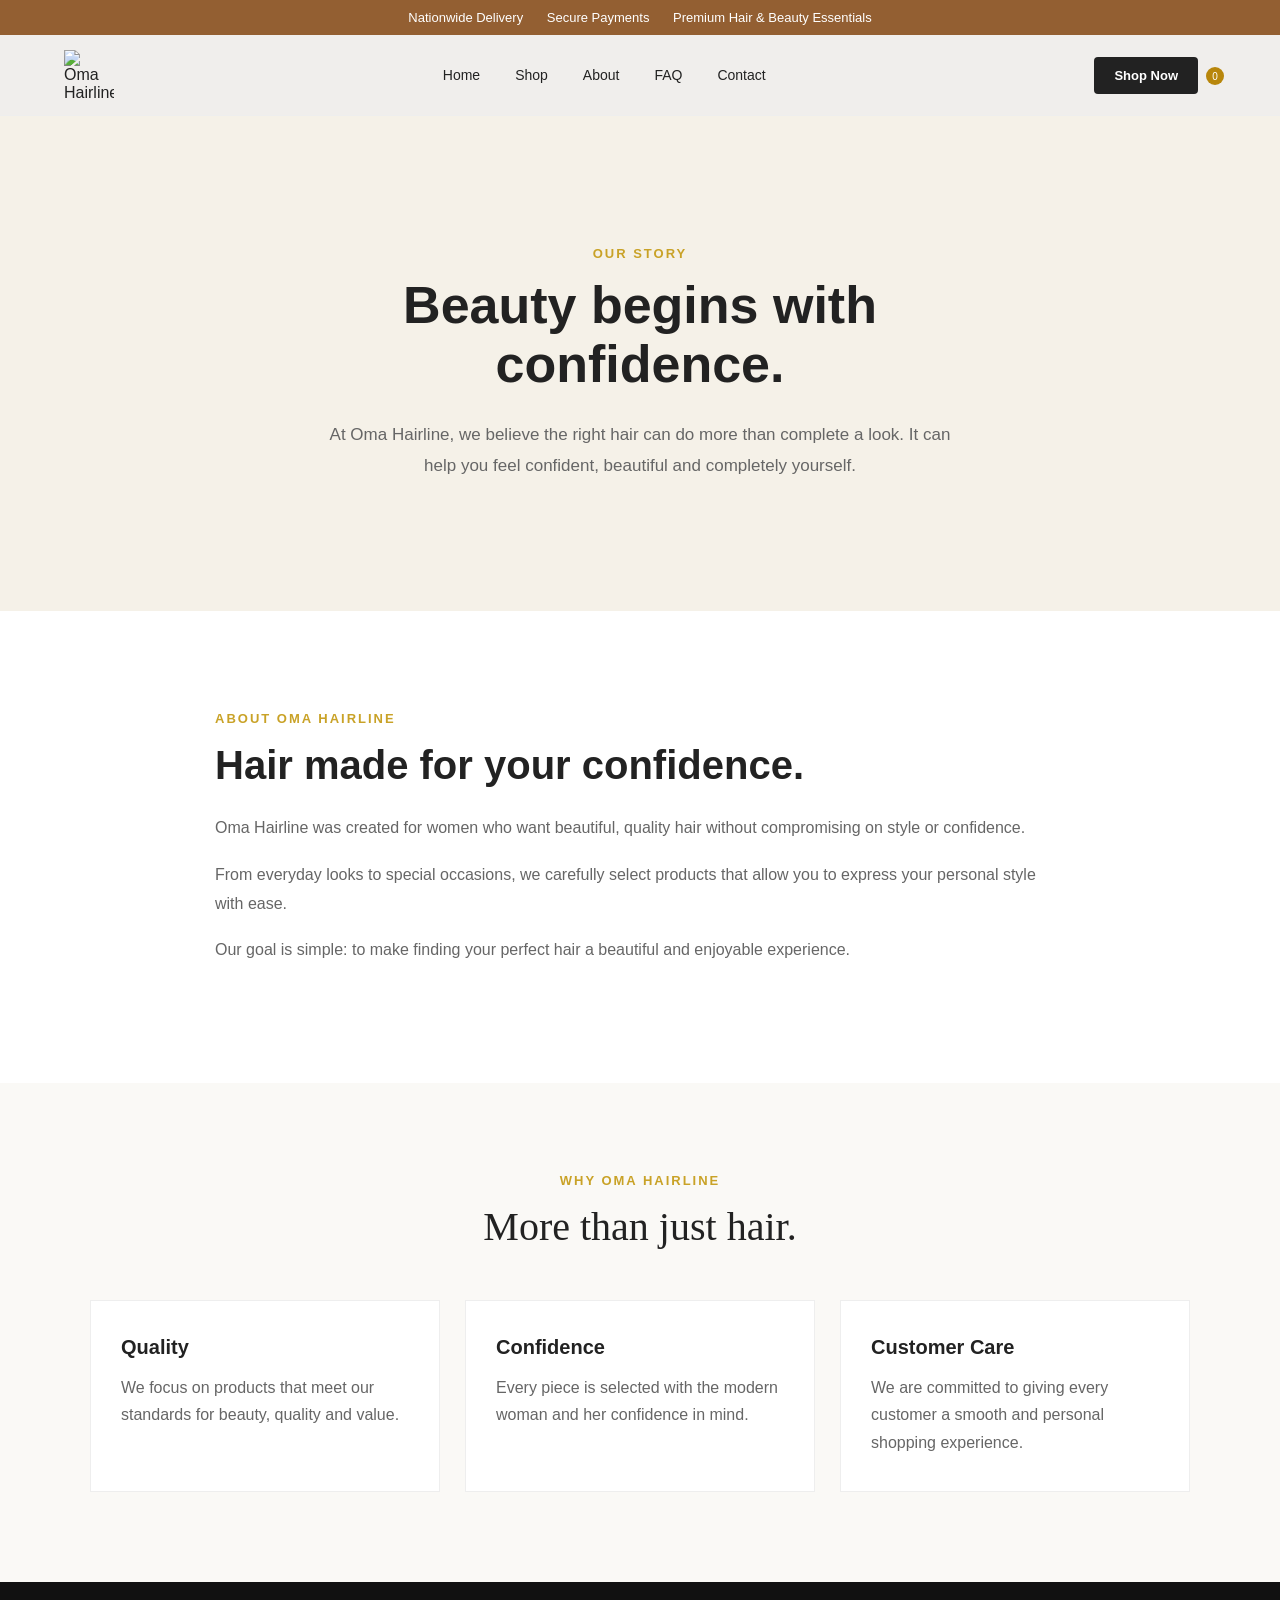
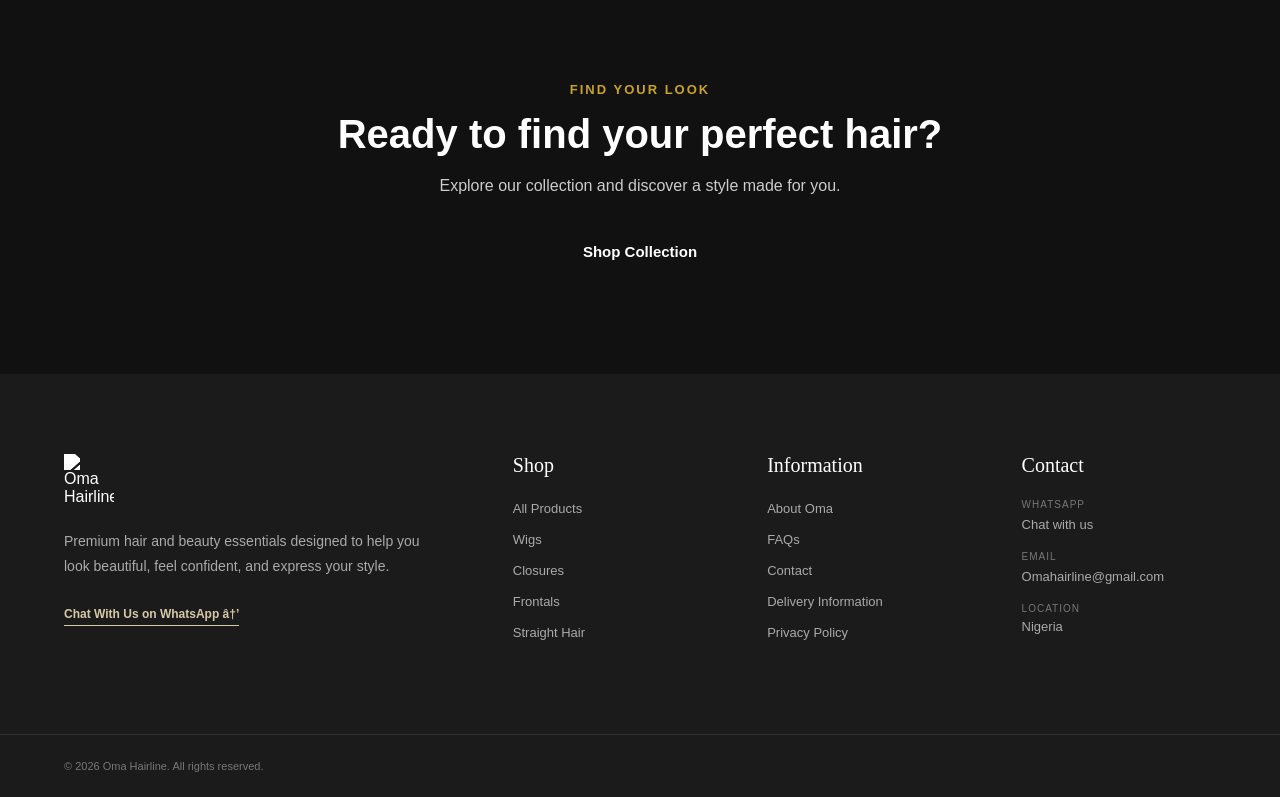
==== about.html @ 958cbbc7 "updated omahairline" ====
﻿<!DOCTYPE html>
<html lang="en">

<head>
    <meta charset="UTF-8">
    <meta name="viewport" content="width=device-width, initial-scale=1.0">

    <title>About Us | Oma Hairline</title>

    <meta
        name="description"
        content="Learn more about Oma Hairline, our passion for quality hair and our commitment to helping women look and feel beautiful."
    >

    <link rel="stylesheet" href="style.css">
</head>

<body>

   <header>
<!-- Announcement Bar -->
    <div class="announcement-bar">
        <p> Nationwide Delivery <i class="fas fa-truck"></i> <span>Secure Payments <i class="fas fa-shield-alt"></i></span> <span>Premium Hair & Beauty Essentials</span> </p>
    </div>
<!-- Main Navigation -->
<nav class="navbar">
    <!-- Logo -->
    <a href="index.html" class="logo">
        <img src="images/omalogo.jpeg" alt="Oma Hairline logo">
    </a>
    <!-- Navigation Links -->
    <ul class="nav-links">
        <li><a href="index.html">Home</a> </li>
        <li><a href="shop.html">Shop</a></li>
        <li><a href="#about">About</a></li>
        <li><a href="#faq">FAQ</a></li>
        <li><a href="index.html#contact">Contact</a></li>
    </ul>

    <!-- Navigation Actions -->
    <div class="nav-actions">

        <a href="shop.html" class="nav-shop">
            Shop Now
        </a>

        <button
            type="button"
            class="cart-button"
            aria-label="Open shopping cart"
        >
            <i class="fas fa-shopping-cart"></i>
            <span class="cart-count">0</span>
        </button>

    </div>
    

<!-- Mobile Menu Button -->
    <button
        type="button"
        class="menu-toggle"
        aria-label="Open navigation menu"
        aria-expanded="false"
    >
        <i class="fas fa-bars"></i>
    </button>

</nav>
</header>

    <!-- About Hero -->
    <main>

        <section class="about-hero">

            <div class="about-hero-content">

                <p class="section-label">
                    OUR STORY
                </p>

                <h1>
                    Beauty begins with
                    confidence.
                </h1>

                <p>
                    At Oma Hairline, we believe the right hair can do
                    more than complete a look. It can help you feel
                    confident, beautiful and completely yourself.
                </p>

            </div>

        </section>


        <!-- Our Story -->
        <section class="about-story">

            <div class="about-story-content">

                <div class="about-story-text">

                    <p class="section-label">
                        ABOUT OMA HAIRLINE
                    </p>

                    <h2>
                        Hair made for
                        your confidence.
                    </h2>

                    <p>
                        Oma Hairline was created for women who want
                        beautiful, quality hair without compromising
                        on style or confidence.
                    </p>

                    <p>
                        From everyday looks to special occasions,
                        we carefully select products that allow you
                        to express your personal style with ease.
                    </p>

                    <p>
                        Our goal is simple: to make finding your
                        perfect hair a beautiful and enjoyable
                        experience.
                    </p>

                </div>

            </div>

        </section>


        <!-- Why Choose Us -->
        <section class="about-values">

            <div class="section-heading">

                <p class="section-label">
                    WHY OMA HAIRLINE
                </p>

                <h2>
                    More than just hair.
                </h2>

            </div>


            <div class="about-values-grid">

                <div class="about-value">

                    <h3>
                        Quality
                    </h3>

                    <p>
                        We focus on products that meet our standards
                        for beauty, quality and value.
                    </p>

                </div>


                <div class="about-value">

                    <h3>
                        Confidence
                    </h3>

                    <p>
                        Every piece is selected with the modern
                        woman and her confidence in mind.
                    </p>

                </div>


                <div class="about-value">

                    <h3>
                        Customer Care
                    </h3>

                    <p>
                        We are committed to giving every customer
                        a smooth and personal shopping experience.
                    </p>

                </div>

            </div>

        </section>


        <!-- Call To Action -->
        <section class="about-cta">

            <p class="section-label">
                FIND YOUR LOOK
            </p>

            <h2>
                Ready to find your perfect hair?
            </h2>

            <p>
                Explore our collection and discover a style
                made for you.
            </p>

            <a href="shop.html" class="checkout-button">
                Shop Collection
            </a>

        </section>

    </main>


    <!-- Footer -->
    <footer class="site-footer" id="contact">

    <div class="footer-main">

        <div class="footer-brand">
            <a href="index.html" class="footer-logo">
                <img src="images/omalogo.jpeg" alt="Oma Hairline">
            </a>

            <p>
                Premium hair and beauty essentials designed to help you
                look beautiful, feel confident, and express your style.
            </p>

            <a
                href="https://wa.me/2349135028166?text=Hi%20Oma!%20I%20would%20like%20to%20place%20an%20order%20for%20a%20wig%20or%20beauty%20product."
                class="footer-whatsapp"
                target="_blank"
                rel="noopener"
            >
                Chat With Us on WhatsApp â†’
            </a>
        </div>


        <div class="footer-column">
            <h3>Shop</h3>

            <ul>
                <li><a href="shop.html">All Products</a></li>
                <li><a href="shop.html?category=wigs">Wigs</a></li>
                <li><a href="shop.html?category=closures">Closures</a></li>
                <li><a href="shop.html?category=frontals">Frontals</a></li>
                <li><a href="shop.html?category=straight">Straight Hair</a></li>
            </ul>
        </div>


        <div class="footer-column">
            <h3>Information</h3>

            <ul>
                <li><a href="about.html">About Oma</a></li>
<li><a href="index.html#faq">FAQs</a></li>
<li><a href="index.html#contact">Contact</a></li>
                <li><a href="shop.html">Delivery Information</a></li>
                <li><a href="about.html">Privacy Policy</a></li>
            </ul>
        </div>


        <div class="footer-column">
            <h3>Contact</h3>

            <ul class="footer-contact">
                <li>
                    <span>WhatsApp</span>
                    <a href="https://wa.me/2349135028166?text=Hi%20Oma!%20I%20would%20like%20to%20place%20an%20order%20for%20a%20wig%20or%20beauty%20product."
                       target="_blank"
                       rel="noopener noreferrer"
                       aria-label="WhatsApp">
                        Chat with us
                    </a>
                </li>

                <li>
                    <span>Email</span>
                    <a href="mailto:Omahairline@gmail.com">
                        Omahairline@gmail.com
                    </a>
                </li>

                <li>
                    <span>Location</span>
                    <p>Nigeria</p>
                </li>
            </ul>
        </div>

    </div>


    <div class="footer-bottom">

        <p>
            © 2026 Oma Hairline. All rights reserved.
        </p>

        <div class="footer-socials">

    <a
        href="https://www.instagram.com/omahairline01?igsh=MWhkNjhpaW13dW4yYQ%3D%3D&utm_source=qr"
        target="_blank"
        rel="noopener noreferrer"
        aria-label="Instagram"
        title="Instagram"
    >
        <i class="fa-brands fa-instagram"></i>
    </a>

    <a
        href="https://www.facebook.com/share/1Mux5d4Rnu/?mibextid=wwXlfr"
        target="_blank"
        rel="noopener noreferrer"
        aria-label="Facebook"
        title="Facebook"
    >
        <i class="fa-brands fa-facebook-f"></i>
    </a>

    <a
        href="https://www.tiktok.com/@omaessentials01?_r=1&_t=ZS-97hDw6tps8q"
        target="_blank"
        rel="noopener noreferrer"
        aria-label="TikTok"
        title="TikTok"
    >
        <i class="fa-brands fa-tiktok"></i>
    </a>

</div>

    </div>

</footer>
    <script src="data.js"></script>
    <script src="script.js"></script>

</body>

</html>
---- style.css ----
/* ================================
   GLOBAL RESET
================================ */

* {
    margin: 0;
    padding: 0;
    box-sizing: border-box;
}

html {
    scroll-behavior: smooth;
}

body {
    font-family: Arial, sans-serif;
    color: #222;
    background: #fff;
}

a {
    text-decoration: none;
    color: inherit;
}

button {
    font: inherit;
}


/* ================================
   ANNOUNCEMENT BAR
================================ */

.announcement-bar {
    background: #935f32;
    color: #fff;
    text-align: center;
    padding: 10px 20px;
    font-size: 13px;
}

.announcement-bar span {
    margin-left: 20px;
}


/* ================================
   NAVBAR
================================ */

.navbar {
    position: relative;
    width: 100%;
    min-height: 80px;
    display: flex;
    align-items: center;
    justify-content: space-between;
    padding: 15px 5%;
    background: #f0eeec;
    border-bottom: 1px solid #eee;
}


/* Logo */

.logo {
    display: flex;
    align-items: center;
}

.logo img {
    width: 50px;
    height: 50px;
    display: block;
}


/* Navigation */

.nav-links {
    display: flex;
    align-items: center;
    gap: 35px;
    list-style: none;
}

.nav-links a {
    font-size: 14px;
    font-weight: 500;
    transition: opacity 0.3s ease;
}

.nav-links a:hover {
    opacity: 0.6;
}


/* Navigation Actions */

.nav-actions {
    display: flex;
    align-items: center;
    gap: 18px;
}

.nav-shop {
    padding: 11px 20px;
    background: #222;
    color: #fff;
    border-radius: 4px;
    font-size: 13px;
    font-weight: 600;
}
.nav-shop:hover{
    background: #ab6a20ea;}
.cart-button {
    position: relative;
    border: none;
    background: transparent;
    cursor: pointer;
    font-size: 20px;
}


.cart-count {
    position: absolute;
    top: -8px;
    right: -8px;
    width: 18px;
    height: 18px;
    display: flex;
    align-items: center;
    justify-content: center;
    background: #b8860b;
    color: #fff;
    border-radius: 50%;
    font-size: 10px;
}


/* Mobile Menu */

.menu-toggle {
    display: none;
    border: none;
    background: transparent;
    font-size: 25px;
    cursor: pointer;
}

.nav-links.active {
    display: flex;
    position: absolute;
    top: 80px;
    left: 0;
    width: 100%;
    flex-direction: column;
    align-items: flex-start;
    gap: 0;
    padding: 20px 6%;
    background: #fff;
    border-bottom: 1px solid #eee;
    z-index: 1000;
}

.nav-links.active li {
    width: 100%;
}

.nav-links.active a {
    display: block;
    width: 100%;
    padding: 15px 0;
}
/* ================================
   HERO SECTION
================================ */

.hero {
    min-height: 650px;
    display: grid;
    grid-template-columns: 1fr 1fr;
    align-items: center;
    padding: 60px 5%;
    background: #f8f5f1;
}


/* Hero Content */

.hero-content {
    max-width: 600px;
    padding-right: 40px;
}

.hero-label {
    margin-bottom: 20px;
    font-size: 12px;
    font-weight: 700;
    letter-spacing: 3px;
    text-transform: uppercase;
}

.hero h1 {
    margin-bottom: 25px;
    font-family: Georgia, serif;
    font-size: clamp(45px, 5vw, 75px);
    line-height: 1.05;
    font-weight: 500;
}

.hero h1 span {
    display: block;
    font-style: italic;
}

.hero-description {
    max-width: 500px;
    margin-bottom: 35px;
    font-size: 16px;
    line-height: 1.8;
    color: #555;
}


/* Hero Buttons */

.hero-buttons {
    display: flex;
    align-items: center;
    gap: 15px;
}

.btn {
    display: inline-flex;
    align-items: center;
    justify-content: center;
    min-height: 50px;
    padding: 0 25px;
    border-radius: 25px;
    font-size: 13px;
    font-weight: 600;
    transition:  transform 0.3s ease, opacity 0.3s ease;
}

.btn:hover {
    transform: translateY(-2px);
    opacity: 0.9;
}

.btn-primary {
    background: #ab6a20ea;
    color: #fff;
}

.btn-secondary {
    border: 1px solid #222;
    color: #222;
    background: greens;
}


/* Hero Image */

.hero-image {
    width: 100%;
    height: 560px;
    overflow: hidden;
}

.hero-image img {
    width: 100%;
    height: 100%;
    display: block;
    object-fit: cover;
    transition: transform 0.6s ease;
}

.hero-image:hover img {
    transform: scale(1.03);
}

/* Section Heading */

.section-heading {
    max-width: 650px;
    margin: 0 auto 50px;
    text-align: center;
}

.section-label {
    margin-bottom: 15px;
    font-size: 11px;
    font-weight: 700;
    letter-spacing: 3px;
    text-transform: uppercase;
}

.section-heading h2 {
    margin-bottom: 15px;
    font-family: Georgia, serif;
    font-size: clamp(35px, 4vw, 52px);
    font-weight: 500;
}

.section-heading > p:last-child {
    max-width: 550px;
    margin: auto;
    color: #666;
    font-size: 15px;
    line-height: 1.7;
}

/* ================================
   FEATURED PRODUCTS
================================ */

.featured-section {
    padding: 100px 5%;
    background: #f8f5f1;
}

.featured-heading {
    margin-bottom: 55px;
}

/* Product Grid */

.featured-products {
    display: grid;
    grid-template-columns: repeat(4, 1fr);
    gap: 22px;
    max-width: 1400px;
    margin: 0 auto;
}

/* Product Card */

.product-card {
    background: #fff;
    overflow: hidden;
    border: 1px solid #eee;
    border-radius: 10px;
    box-shadow: inset 0 8 4 16px #714916;
}

/* Product Image */

.product-image {
    position: relative;
    display: block;
    width: 100%;
    height: 400px;
    overflow: hidden;
    background: #eee;
}

.product-image img {
    width: 100%;
    height: 100%;
    display: block;
    object-fit: cover;
    transition: transform 0.5s ease;
}

.product-card:hover .product-image img {
    transform: scale(1.04);
}


/* Product Information */

.product-info {
    padding: 20px;
}

.product-category {
    margin-bottom: 7px;
    color: #777;
    font-size: 10px;
    font-weight: 600;
    letter-spacing: 1.5px;
    text-transform: uppercase;
}

.product-info h3 {
    margin-bottom: 10px;
    font-family: Georgia, serif;
    font-size: 21px;
    font-weight: 500;
}

/* Price */

.product-price {
    margin-bottom: 18px;
    font-size: 16px;
    font-weight: 700;
}

/* Add To Cart */

.add-to-cart {
    width: 100%;
    padding: 13px;
    border: 1px solid #222;
    background: #222;
    color: #fff;
    cursor: pointer;
    font-size: 12px;
    font-weight: 600;
    transition:
        background 0.3s ease,
        color 0.3s ease;
}

.add-to-cart:hover {
    background: transparent;
    color: #222;
}


/* ================================
   BEST SELLERS
================================ */

.best-sellers-section {
    padding: 110px 5%;
    background: #fff;
}

.best-sellers-grid {
    display: grid;
    grid-template-columns: repeat(3, 1fr);
    gap: 25px;
    max-width: 1400px;
    margin: 0 auto;
}


/* Card */

.best-seller-card {
    background: #f5f2ee;
}


/* Image */

.best-seller-image {
    position: relative;
    display: block;
    width: 100%;
    height: 500px;
    overflow: hidden;
}

.best-seller-image img {
    width: 100%;
    height: 100%;
    display: block;
    object-fit: cover;
    transition: transform 0.6s ease;
}

.best-seller-card:hover .best-seller-image img {
    transform: scale(1.04);
}


/* Information */

.best-seller-info {
    padding: 25px;
}

.best-seller-info h3 {
    margin-bottom: 12px;
    font-family: Georgia, serif;
    font-size: 25px;
    font-weight: 500;
}

.best-seller-info .product-price {
    margin-bottom: 15px;
}


/* Text Link */

.text-link {
    display: inline-block;
    font-size: 12px;
    font-weight: 700;
    border-bottom: 1px solid #222;
    padding-bottom: 3px;
    transition: opacity 0.3s ease;
}

.text-link:hover {
    opacity: 0.6;
}
/* ================================
   WHY OMA
================================ */

.why-oma-section {
    padding: 110px 5%;
    background: #222;
    color: #fff;
}


/* Heading */

.why-oma-section .section-label {
    color: #d8c8a8;
}

.why-oma-section .section-heading > p:last-child {
    color: #c5c5c5;
}

/* Grid */

.why-oma-grid {
    display: grid;
    grid-template-columns: repeat(3, 1fr);
    gap: 1px;
    max-width: 1200px;
    margin: 60px auto 0;
    background: #555;
}

/* Cards */

.why-oma-card {
    padding: 50px 40px;
    background: #222;
    text-align: center;
}


/* Icons */

.why-oma-icon {
    width: 55px;
    height: 55px;
    display: flex;
    align-items: center;
    justify-content: center;
    margin: 0 auto 25px;
    border: 1px solid #777;
    border-radius: 50%;
    font-size: 20px;
}

/* Titles */

.why-oma-card h3 {
    margin-bottom: 15px;
    font-family: Georgia, serif;
    font-size: 24px;
    font-weight: 500;
}

/* Description */

.why-oma-card p {
    max-width: 300px;
    margin: 0 auto;
    color: #bbb;
    font-size: 14px;
    line-height: 1.8;
}
/* ================================
   PROMOTIONAL SECTION
================================ */

.promo-section {
    display: grid;
    grid-template-columns: 1fr 1fr;
    min-height: 650px;
    background: #f5f2ee;
}

/* Image */

.promo-image {
    width: 100%;
    height: 650px;
    overflow: hidden;
}

.promo-image img {
    width: 100%;
    height: 100%;
    display: block;
    object-fit: cover;
}

/* Content */

.promo-content {
    display: flex;
    flex-direction: column;
    justify-content: center;
    padding: 80px 10%;
    max-width: 700px;
}

.promo-content h2 {
    margin-bottom: 25px;
    font-family: Georgia, serif;
    font-size: clamp(38px, 4vw, 60px);
    line-height: 1.1;
    font-weight: 500;
}

.promo-content p:not(.section-label) {
    margin-bottom: 30px;
    color: #666;
    font-size: 15px;
    line-height: 1.9;
}
/* ================================
   ABOUT OMA
================================ */

.about-section {
    display: grid;
    grid-template-columns: 1fr 1fr;
    min-height: 650px;
    background: #fff;
}


/* Image */

.about-image {
    width: 100%;
    height: 650px;
    overflow: hidden;
}

.about-image img {
    width: 100%;
    height: 100%;
    display: block;
    object-fit: cover;
}

/* Content */

.about-content {
    display: flex;
    flex-direction: column;
    justify-content: center;
    padding: 80px 10%;
    max-width: 700px;
}

.about-content h2 {
    margin-bottom: 25px;
    font-family: Georgia, serif;
    font-size: clamp(38px, 4vw, 58px);
    line-height: 1.1;
    font-weight: 500;
}

.about-content p:not(.section-label) {
    margin-bottom: 18px;
    color: #666;
    font-size: 15px;
    line-height: 1.9;
}

.about-content .text-link {
    align-self: flex-start;
    margin-top: 12px;
}
/* ================================
   TESTIMONIALS
================================ */

.testimonials-section {
    padding: 110px 5%;
    background: #f8f5f1;
}

/* Testimonials Grid */

.testimonials-grid {
    display: grid;
    grid-template-columns: repeat(3, 1fr);
    gap: 20px;
    max-width: 1200px;
    margin: 60px auto 0;
}

/* Testimonial Card */

.testimonial-card {
    padding: 40px 35px;
    background: #fff;
    border: 1px solid #eee;
}

/* Rating */

.testimonial-rating {
    margin-bottom: 25px;

    font-size: 13px;
    letter-spacing: 3px;
}

/* Review */

.testimonial-card blockquote {
    margin-bottom: 35px;
    font-family: Georgia, serif;
    font-size: 20px;
    line-height: 1.6;
    font-style: italic;
}

/* Author */

.testimonial-author {
    display: flex;
    align-items: center;
    gap: 12px;
}


/* Avatar */

.author-avatar {
    width: 42px;
    height: 42px;
    display: flex;
    align-items: center;
    justify-content: center;
    flex-shrink: 0;
    background: #222;
    color: #fff;
    border-radius: 50%;
    font-size: 13px;
    font-weight: 600;
}

/* Author Details */

.testimonial-author strong {
    display: block;
    margin-bottom: 3px;
    font-size: 13px;
}

.testimonial-author span {
    display: block;
    color: #777;
    font-size: 11px;
}
/* ================================
   WHATSAPP CTA
================================ */

.whatsapp-cta {
    padding: 110px 5%;
    background: #d8c8a8;
    text-align: center;
}

.whatsapp-cta-content {
    max-width: 750px;
    margin: 0 auto;
}

.whatsapp-cta .section-label {
    margin-bottom: 18px;
}

.whatsapp-cta h2 {
    margin-bottom: 20px;
    font-family: Georgia, serif;
    font-size: clamp(40px, 5vw, 62px);
    line-height: 1.1;
    font-weight: 500;
}

.whatsapp-cta p:not(.section-label) {
    max-width: 600px;
    margin: 0 auto 35px;
    color: #444;
    font-size: 15px;
    line-height: 1.8;
}

.whatsapp-cta-buttons {
    display: flex;
    justify-content: center;
    align-items: center;
    gap: 15px;
}

/* ================================
   FAQ SECTION
================================ */

.faq-section {
    padding: 110px 5%;
    background: #fff;
}

.faq-list {
    max-width: 900px;
    margin: 60px auto 0;
    border-top: 1px solid #ddd;
}

.faq-item {
    border-bottom: 1px solid #ddd;
}

.faq-item summary {
    display: flex;
    align-items: center;
    justify-content: space-between;
    gap: 20px;
    padding: 25px 5px;
    cursor: pointer;
    list-style: none;
    font-size: 15px;
    font-weight: 600;
}

.faq-item summary::-webkit-details-marker {
    display: none;
}

.faq-item summary span {
    font-size: 22px;
    font-weight: 300;
    transition: transform 0.3s ease;
}

.faq-item[open] summary span {
    transform: rotate(45deg);
}

.faq-answer {
    padding: 0 50px 25px 5px;
}

.faq-answer p {
    color: #666;
    font-size: 14px;
    line-height: 1.8;
    max-width: 700px;
}

/* ================================
   FOOTER
================================ */

.site-footer {
    background: #1b1b1b;
    color: #fff;
}

.footer-main {
    display: grid;
    grid-template-columns: 2fr 1fr 1fr 1fr;
    gap: 60px;
    max-width: 1400px;
    margin: 0 auto;
    padding: 80px 5%;
}

.footer-brand {
    max-width: 360px;
}

.footer-logo {
    display: inline-block;
    margin-bottom: 25px;
}

.footer-logo img {
    width: 50px;
    height: 50px;
    display: block;
    filter: brightness(0) invert(1);
}

.footer-brand > p {
    margin-bottom: 25px;
    color: #aaa;
    font-size: 14px;
    line-height: 1.8;
}

.footer-whatsapp {
    display: inline-block;
    color: #d8c8a8;
    font-size: 12px;
    font-weight: 700;
    border-bottom: 1px solid #d8c8a8;
    padding-bottom: 4px;
}

.footer-column h3 {
    margin-bottom: 22px;
    font-family: Georgia, serif;
    font-size: 20px;
    font-weight: 500;
}

.footer-column ul {
    list-style: none;
}

.footer-column li {
    margin-bottom: 13px;
}

.footer-column a,
.footer-column p {
    color: #aaa;
    font-size: 13px;
    transition: color 0.3s ease;
}

.footer-column a:hover {
    color: #fff;
}

.footer-contact li {
    margin-bottom: 18px;
}

.footer-contact span {
    display: block;
    margin-bottom: 5px;
    color: #777;
    font-size: 10px;
    text-transform: uppercase;
    letter-spacing: 1px;
}

.footer-bottom {
    display: flex;
    align-items: center;
    justify-content: space-between;
    gap: 20px;
    max-width: 1400px;
    margin: 0 auto;
    padding: 25px 5%;
    border-top: 1px solid #333;
}

.footer-bottom p {
    color: #777;
    font-size: 11px;
}

.footer-socials {
    display: flex;
    align-items: center;
    gap: 20px;
}

.footer-socials a {
    color: #aaa;
    font-size: 11px;
    transition: color 0.3s ease;
}

.footer-socials a:hover {
    color: #fff;
}
.footer-socials a i {
    transition: transform 0.3s ease;
}

.footer-socials a:hover i {
    transform: scale(1.15);
}


/* ================================
   RESPONSIVE DESIGN
================================ */

@media (max-width: 768px) {

    .nav-links {
        display: none;
    }

    .nav-actions {
        display: flex;
        align-items: center;
        gap: 10px;
    }

    .menu-toggle {
        display: block;
    }

    .hero {
        min-height: auto;
        grid-template-columns: 1fr;
        gap: 40px;
        padding: 50px 6%;
    }

    .hero-content {
        padding-right: 0;
    }

    .hero h1 {
        font-size: clamp(42px, 12vw, 60px);
    }

    .hero-description {
        font-size: 15px;
    }

    .hero-buttons {
        flex-direction: column;
        align-items: stretch;
    }

    .btn {
        width: 100%;
    }

    .hero-image {
        height: 450px;
    }

    .featured-section {
        padding: 70px 6%;
    }

    .featured-products {
        grid-template-columns: repeat(2, 1fr);
        gap: 12px;
    }

    .product-image {
        height: 280px;
    }

    .product-info {
        padding: 15px;
    }

    .product-info h3 {
        font-size: 18px;
    }

    .product-price {
        font-size: 14px;
    }

    .best-sellers-section {
        padding: 70px 6%;
    }

    .best-sellers-grid {
        grid-template-columns: 1fr;
        gap: 20px;
    }

    .best-seller-image {
        height: 420px;
    }

    .best-seller-info {
        padding: 20px;
    }

    .best-seller-info h3 {
        font-size: 22px;
    }

    .why-oma-section {
        padding: 75px 6%;
    }

    .why-oma-grid {
        grid-template-columns: 1fr;
        gap: 1px;
        margin-top: 45px;
    }

    .why-oma-card {
        padding: 40px 25px;
    }

    .promo-section {
        grid-template-columns: 1fr;
    }

    .promo-image {
        height: 450px;
    }

    .promo-content {
        padding: 65px 8%;
    }

    .promo-content h2 {
        font-size: 40px;
    }

    .about-section {
        grid-template-columns: 1fr;
    }

    .about-image {
        height: 450px;
    }

    .about-content {
        padding: 65px 8%;
    }

    .about-content h2 {
        font-size: 40px;
    }

    .testimonials-section {
        padding: 75px 6%;
    }

    .testimonials-grid {
        grid-template-columns: 1fr;
        gap: 15px;
        margin-top: 45px;
    }

    .testimonial-card {
        padding: 30px 25px;
    }

    .testimonial-card blockquote {
        font-size: 18px;
    }

    .whatsapp-cta {
        padding: 75px 6%;
    }

    .whatsapp-cta h2 {
        font-size: 40px;
    }

    .whatsapp-cta-buttons {
        flex-direction: column;
        align-items: stretch;
    }

    .whatsapp-cta-buttons .btn {
        width: 100%;
    }

    .faq-section {
        padding: 75px 6%;
    }

    .faq-list {
        margin-top: 45px;
    }

    .faq-item summary {
        padding: 22px 0;
        font-size: 14px;
    }

    .faq-answer {
        padding: 0 25px 22px 0;
    }

    .faq-answer p {
        font-size: 13px;
    }

    .footer-main {
        grid-template-columns: 1fr 1fr;
        gap: 45px 25px;
        padding: 65px 6%;
    }

    .footer-brand {
        grid-column: 1 / -1;
        max-width: 100%;
    }

    .footer-bottom {
        flex-direction: column;
        align-items: flex-start;
        padding: 25px 6%;
    }

    .footer-socials {
        display: flex;
        align-items: center;
        gap: 12px;
    }

    .footer-socials a {
        width: 54px;
        height: 54px;
        display: flex;
        align-items: center;
        justify-content: center;
        border: 1px solid #444;
        border-radius: 50%;
        color: #fff;
        text-decoration: none;
        font-size: 18px;
        transition: transform 0.3s ease, background-color 0.3s ease, border-color 0.3s ease, color 0.3s ease;
    }

    .footer-socials a:hover {
        background: #7e4c1d;
        border-color: #e0cfc3;
        color: #111;
        transform: translateY(-4px);
    }
}

/* =========================================
   SHOP PAGE
========================================= */

.shop-page {
    background: #fff;
}

/* Shop Hero */

.shop-header {
    padding: 90px 5% 70px;
    background: #f8f5f1;
    text-align: center;
}

.shop-header h1 {
    margin-bottom: 15px;
    font-family: Georgia, serif;
    font-size: clamp(42px, 5vw, 65px);
    font-weight: 500;
    line-height: 1.1;
}

.shop-header p {
    max-width: 600px;
    margin: 0 auto;
    color: #666;
    font-size: 15px;
    line-height: 1.8;
}


/* Shop Controls */

.shop-controls {
    display: flex;
    align-items: center;
    justify-content: space-between;
    gap: 30px;
    max-width: 1400px;
    margin: 0 auto;
    padding: 45px 5% 30px;
}

.shop-box {
    width: 320px;
}

.search-box,
.shop-box {
    display: flex;
    align-items: center;
    gap: 10px;
    width: min(100%, 420px);
}

.search-box input,
.shop-box input {
    width: 100%;
    padding: 14px 16px;
    border: 1px solid #ddd;
    background: #fff;
    outline: none;
    font-size: 13px;
    transition: border-color 0.3s ease;
}

.search-box input:focus,
.shop-box input:focus {
    border-color: #c9a227;
}

.search-box button,
#search-button {
    padding: 13px 18px;
    border: 1px solid #222;
    background: #222;
    color: #fff;
    cursor: pointer;
    font-size: 12px;
    font-weight: 600;
}

.category-filters {
    display: flex;
    flex-wrap: wrap;
    justify-content: flex-end;
    gap: 10px;
}

.filter-btn {
    padding: 11px 18px;
    border: 1px solid #ddd;
    background: #fff;
    color: #222;
    cursor: pointer;
    font-size: 12px;
    font-weight: 600;
    transition: all 0.3s ease;
}

.filter-btn:hover,
.filter-btn.active {
    background: #222;
    border-color: #222;
    color: #fff;
}


/* Shop Products */

.shop-products {
    padding: 25px 5% 110px;
}

#products-grid {
    display: grid;
    grid-template-columns: repeat(4, minmax(0, 1fr));
    gap: 24px;
    max-width: 1400px;
    margin: 0 auto;
}


/* Shop Product Card */

#products-grid .product-card {
    min-width: 0;
    background: #fff;
    border: 1px solid #eee;
    overflow: hidden;
    transition:
        transform 0.3s ease,
        box-shadow 0.3s ease;
}

#products-grid .product-card:hover {
    transform: translateY(-5px);
    box-shadow: 0 12px 30px rgba(0, 0, 0, 0.08);
}

#products-grid .product-card > a {
    display: block;
    width: 100%;
    height: 390px;
    overflow: hidden;
    background: #f5f2ee;
}

#products-grid .product-card > a img {
    width: 100%;
    height: 100%;
    display: block;
    object-fit: cover;
    transition: transform 0.5s ease;
}

#products-grid .product-card:hover > a img {
    transform: scale(1.04);
}

#products-grid .product-info {
    padding: 20px;
}

#products-grid .product-info h2 {
    margin-bottom: 10px;
    font-family: Georgia, serif;
    font-size: 21px;
    font-weight: 500;
    line-height: 1.3;
}

#products-grid .product-price {
    margin-bottom: 18px;
}


/* No Products */

.no-products {
    grid-column: 1 / -1;
    padding: 80px 20px;
    text-align: center;
}

.no-products h2 {
    margin-bottom: 10px;
    font-family: Georgia, serif;
    font-size: 30px;
    font-weight: 500;
}

.no-products p {
    color: #777;
    font-size: 14px;
}

/* =========================================
   PRODUCT DETAIL PAGE
========================================= */

.product-page {
    background: #fff;
}

.product-detail {
    display: grid;
    grid-template-columns: 1fr 1fr;
    gap: 70px;
    max-width: 1300px;
    margin: 0 auto;
    padding: 90px 5% 110px;
}

.product-detail-image {
    width: 100%;
    height: 650px;
    overflow: hidden;
    background: #f5f2ee;
}

.product-detail-image img {
    width: 100%;
    height: 100%;
    display: block;
    object-fit: cover;
}

.product-detail-info {
    display: flex;
    flex-direction: column;
    justify-content: center;
}

.product-detail-category {
    margin-bottom: 15px;
    color: #777;
    font-size: 11px;
    font-weight: 700;
    letter-spacing: 2px;
    text-transform: uppercase;
}

.product-detail-info h1 {
    margin-bottom: 20px;
    font-family: Georgia, serif;
    font-size: clamp(38px, 4vw, 58px);
    line-height: 1.1;
    font-weight: 500;
}

.product-detail-price {
    margin-bottom: 30px;
    font-size: 22px;
    font-weight: 700;
}

.product-detail-description {
    max-width: 550px;
    margin-bottom: 35px;
    color: #666;
    font-size: 15px;
    line-height: 1.9;
}

.product-detail-actions {
    display: flex;
    gap: 12px;
    max-width: 550px;
}

.product-detail-actions button,
.product-detail-actions a {
    flex: 1;
}

.product-detail-actions .btn {
    min-height: 52px;
}

.product-back {
    display: inline-block;
    margin-top: 30px;
    color: #555;
    font-size: 12px;
    font-weight: 600;
    border-bottom: 1px solid #555;
    padding-bottom: 4px;
}


/* =========================================
   CART PAGE
========================================= */

.cart-page {
    background: #fff;
}

.cart-hero {
    padding: 80px 5%;
    background: #f8f5f1;
    text-align: center;
}

.cart-hero h1 {
    margin-bottom: 10px;
    font-family: Georgia, serif;
    font-size: clamp(42px, 5vw, 60px);
    font-weight: 500;
}

.cart-hero p {
    color: #666;
    font-size: 14px;
}

.cart-section {
    max-width: 1300px;
    margin: 0 auto;
    padding: 80px 5% 110px;
}

.cart-container {
    display: grid;
    grid-template-columns: 1fr 360px;
    gap: 60px;
    align-items: start;
}

/* Cart Items */

.cart-items {
    border-top: 1px solid #ddd;
}

.cart-item {
    display: grid;
    grid-template-columns: 110px 1fr auto;
    gap: 25px;
    align-items: center;
    padding: 25px 0;
    border-bottom: 1px solid #ddd;
}

.cart-item-image {
    width: 110px;
    height: 130px;
    overflow: hidden;
    background: #f5f2ee;
}

.cart-item-image img {
    width: 100%;
    height: 100%;
    display: block;
    object-fit: cover;
}

.cart-item-info h3 {
    margin-bottom: 8px;
    font-family: Georgia, serif;
    font-size: 20px;
    font-weight: 500;
}

.cart-item-info p {
    margin-bottom: 15px;
    color: #666;
    font-size: 13px;
}

/* Quantity */

.quantity-controls {
    display: inline-flex;
    align-items: center;
    border: 1px solid #ddd;
}

.quantity-controls button {
    width: 35px;
    height: 35px;
    border: none;
    background: #fff;
    cursor: pointer;
    font-size: 16px;
}

.quantity-controls button:hover {
    background: #f5f2ee;
}

.quantity-controls span {
    width: 35px;
    text-align: center;
    font-size: 13px;
}

.cart-item-price {
    text-align: right;
}

.cart-item-price strong {
    display: block;
    margin-bottom: 12px;
    font-size: 15px;
}

.remove-item {
    border: none;
    background: transparent;
    color: #777;
    cursor: pointer;
    font-size: 11px;
    text-decoration: underline;
}

.remove-item:hover {
    color: #222;
}

/* Cart Summary */

.cart-summary {
    padding: 30px;
    background: #f8f5f1;
}

.cart-summary h2 {
    margin-bottom: 25px;
    font-family: Georgia, serif;
    font-size: 28px;
    font-weight: 500;
}

.cart-summary-row {
    display: flex;
    justify-content: space-between;
    gap: 20px;
    padding: 15px 0;
    border-bottom: 1px solid #ddd;
    font-size: 14px;
}

.cart-summary-total {
    display: flex;
    justify-content: space-between;
    padding: 20px 0;
    font-size: 18px;
    font-weight: 700;
}

#checkout-button {
    width: 100%;
    min-height: 52px;
    border: none;
    background: #222;
    color: #fff;
    cursor: pointer;
    font-size: 13px;
    font-weight: 600;
    transition: 0.3s ease;
}

#checkout-button:hover {
    background: #444;
}

/* Empty Cart */

.empty-cart {
    padding: 80px 20px;
    text-align: center;
}

.empty-cart h2 {
    margin-bottom: 15px;
    font-family: Georgia, serif;
    font-size: 32px;
    font-weight: 500;
}

.empty-cart p {
    margin-bottom: 25px;
    color: #666;
    font-size: 14px;
}


/* =========================================
   SHOP / PRODUCT / CART MOBILE
========================================= */

@media (max-width: 768px) {

    /* Shop */

    .shop-hero {
        padding: 65px 6% 55px;
    }

    .shop-controls {
        flex-direction: column;
        align-items: stretch;
        padding: 35px 6% 20px;
    }

    .search-box,
    .shop-search,
    .shop-box {
        width: 100%;
    }

    .category-filters,
    .shop-filters {
        overflow-x: auto;
        flex-wrap: nowrap;
        justify-content: flex-start;
        padding-bottom: 5px;
    }

    .category-filters .filter-btn,
    .shop-filter {
        flex-shrink: 0;
    }

    .shop-products {
        padding: 20px 6% 75px;
    }

    #products-grid {
        grid-template-columns: repeat(2, 1fr);
        gap: 12px;
    }

    #products-grid .product-card > a {
        height: 280px;
    }

    #products-grid .product-info {
        padding: 15px;
    }

    #products-grid .product-info h2 {
        font-size: 18px;
    }

    #products-grid .product-price {
        font-size: 14px;
    }


    /* Product Detail */

    .product-detail {
        grid-template-columns: 1fr;
        gap: 40px;
        padding: 55px 6% 75px;
    }

    .product-detail-image {
        height: 450px;
    }

    .product-detail-info h1 {
        font-size: 40px;
    }

    .product-detail-actions {
        flex-direction: column;
    }


    /* Cart */

    .cart-hero {
        padding: 60px 6% 50px;
    }

    .cart-section {
        padding: 55px 6% 75px;
    }

    .cart-container {
        grid-template-columns: 1fr;
        gap: 40px;
    }

    .cart-item {
        grid-template-columns: 80px 1fr;
        gap: 15px;
    }

    .cart-item-image {
        width: 80px;
        height: 100px;
    }

    .cart-item-price {
        grid-column: 2;
        text-align: left;
    }

    .cart-summary {
        padding: 25px;
    }
}

/* =========================================
   CHECKOUT PAGE
========================================= */

.checkout-page {
    width: 100%;
    padding: 70px 6%;
    background: #faf9f6;
    min-height: 70vh;
}

.checkout-header {
    text-align: center;
    max-width: 650px;
    margin: 0 auto 50px;
}

.checkout-header .section-label {
    color: #c9a227;
    font-size: 13px;
    font-weight: 600;
    letter-spacing: 2px;
    margin-bottom: 10px;
}

.checkout-header h1 {
    font-size: 42px;
    margin-bottom: 15px;
}

.checkout-header p {
    color: #666;
    line-height: 1.7;
}

.checkout-content {
    max-width: 1100px;
    margin: 0 auto;
    display: grid;
    grid-template-columns: 1.4fr 1fr;
    gap: 40px;
    align-items: start;
}

.checkout-form,
.checkout-summary {
    background: #fff;
    padding: 35px;
    border: 1px solid #eee;
    border-radius: 4px;
}

.checkout-form h2,
.checkout-summary h2 {
    font-size: 24px;
    margin-bottom: 10px;
}

.checkout-form > p {
    color: #777;
    margin-bottom: 30px;
}

.form-group {
    margin-bottom: 22px;
}

.form-group label {
    display: block;
    margin-bottom: 8px;
    font-weight: 600;
    font-size: 14px;
}

.form-group label span {
    color: #888;
    font-weight: 400;
}

.form-group input,
.form-group textarea {
    width: 100%;
    padding: 14px 15px;
    border: 1px solid #ddd;
    border-radius: 3px;
    font-family: inherit;
    font-size: 15px;
    outline: none;
    transition: border-color 0.3s ease;
}

.form-group input:focus,
.form-group textarea:focus {
    border-color: #c9a227;
}

.form-group textarea {
    resize: vertical;
}

.checkout-button {
    width: 100%;
    padding: 15px 20px;
    border: none;
    background: #111;
    color: #fff;
    font-size: 15px;
    font-weight: 600;
    cursor: pointer;
    transition: background 0.3s ease;
}

.checkout-button:hover {
    background: #c9a227;
}

.checkout-item {
    display: flex;
    justify-content: space-between;
    gap: 20px;
    padding: 18px 0;
    border-bottom: 1px solid #eee;
}

.checkout-item div {
    display: flex;
    flex-direction: column;
    gap: 6px;
}

.checkout-item strong {
    font-size: 14px;
}

.checkout-item span {
    color: #777;
    font-size: 13px;
}

.checkout-total {
    display: flex;
    justify-content: space-between;
    align-items: center;
    margin-top: 25px;
    padding-top: 20px;
    border-top: 2px solid #111;
    font-size: 18px;
}

.checkout-total strong {
    font-size: 20px;
}
/* =========================================
   EMPTY CHECKOUT
========================================= */

.empty-checkout {
    text-align: center;
    padding: 40px 20px;
}

.empty-checkout h3 {
    font-size: 22px;
    margin-bottom: 10px;
}

.empty-checkout p {
    color: #777;
    line-height: 1.6;
    margin-bottom: 25px;
}

.checkout-continue-button {
    display: inline-block;
    padding: 13px 24px;
    background: #111;
    color: #fff;
    text-decoration: none;
    font-size: 14px;
    font-weight: 600;
    transition: background 0.3s ease;
}

.checkout-continue-button:hover {
    background: #c9a227;
}

/* =========================================
   ABOUT PAGE
========================================= */

.about-hero {
    min-height: 55vh;
    display: flex;
    align-items: center;
    justify-content: center;
    text-align: center;
    padding: 80px 6%;
    background: #f5f1e8;
}

.about-hero-content {
    max-width: 750px;
}

.about-hero .section-label,
.about-story .section-label,
.about-values .section-label,
.about-cta .section-label {
    color: #c9a227;
    font-size: 13px;
    font-weight: 600;
    letter-spacing: 2px;
    margin-bottom: 15px;
}

.about-hero h1 {
    font-size: 52px;
    line-height: 1.15;
    margin-bottom: 25px;
}

.about-hero p:not(.section-label) {
    max-width: 650px;
    margin: 0 auto;
    color: #666;
    font-size: 17px;
    line-height: 1.8;
}


/* =========================================
   ABOUT STORY
========================================= */

.about-story {
    padding: 100px 6%;
    background: #fff;
}

.about-story-content {
    max-width: 850px;
    margin: 0 auto;
}

.about-story-text h2 {
    font-size: 40px;
    line-height: 1.2;
    margin-bottom: 25px;
}

.about-story-text p:not(.section-label) {
    color: #666;
    line-height: 1.8;
    margin-bottom: 18px;
}


/* =========================================
   ABOUT VALUES
========================================= */

.about-values {
    padding: 90px 6%;
    background: #faf9f6;
}

.about-values .section-heading {
    max-width: 700px;
    margin: 0 auto 50px;
    text-align: center;
}

.about-values .section-heading h2 {
    font-size: 40px;
}

.about-values-grid {
    max-width: 1100px;
    margin: 0 auto;
    display: grid;
    grid-template-columns: repeat(3, 1fr);
    gap: 25px;
}

.about-value {
    padding: 35px 30px;
    background: #fff;
    border: 1px solid #eee;
}

.about-value h3 {
    font-size: 20px;
    margin-bottom: 15px;
}

.about-value p {
    color: #666;
    line-height: 1.7;
}


/* =========================================
   ABOUT CTA
========================================= */

.about-cta {
    padding: 100px 6%;
    text-align: center;
    background: #111;
    color: #fff;
}

.about-cta h2 {
    font-size: 40px;
    margin-bottom: 15px;
}

.about-cta p:not(.section-label) {
    color: #ccc;
    line-height: 1.7;
    margin-bottom: 30px;
}

.about-cta .checkout-button {
    display: inline-block;
    width: auto;
    padding: 14px 30px;
    text-decoration: none;
}


/* =========================================
   ABOUT MOBILE
========================================= */

@media (max-width: 768px) {

    .about-hero {
        min-height: 60vh;
        padding: 70px 5%;
    }

    .about-hero h1 {
        font-size: 38px;
    }

    .about-hero p:not(.section-label) {
        font-size: 15px;
    }

    .about-story {
        padding: 70px 5%;
    }

    .about-story-text h2 {
        font-size: 32px;
    }

    .about-values {
        padding: 70px 5%;
    }

    .about-values .section-heading h2 {
        font-size: 32px;
    }

    .about-values-grid {
        grid-template-columns: 1fr;
        gap: 18px;
    }

    .about-value {
        padding: 28px 25px;
    }

    .about-cta {
        padding: 70px 5%;
    }

    .about-cta h2 {
        font-size: 32px;
    }

}
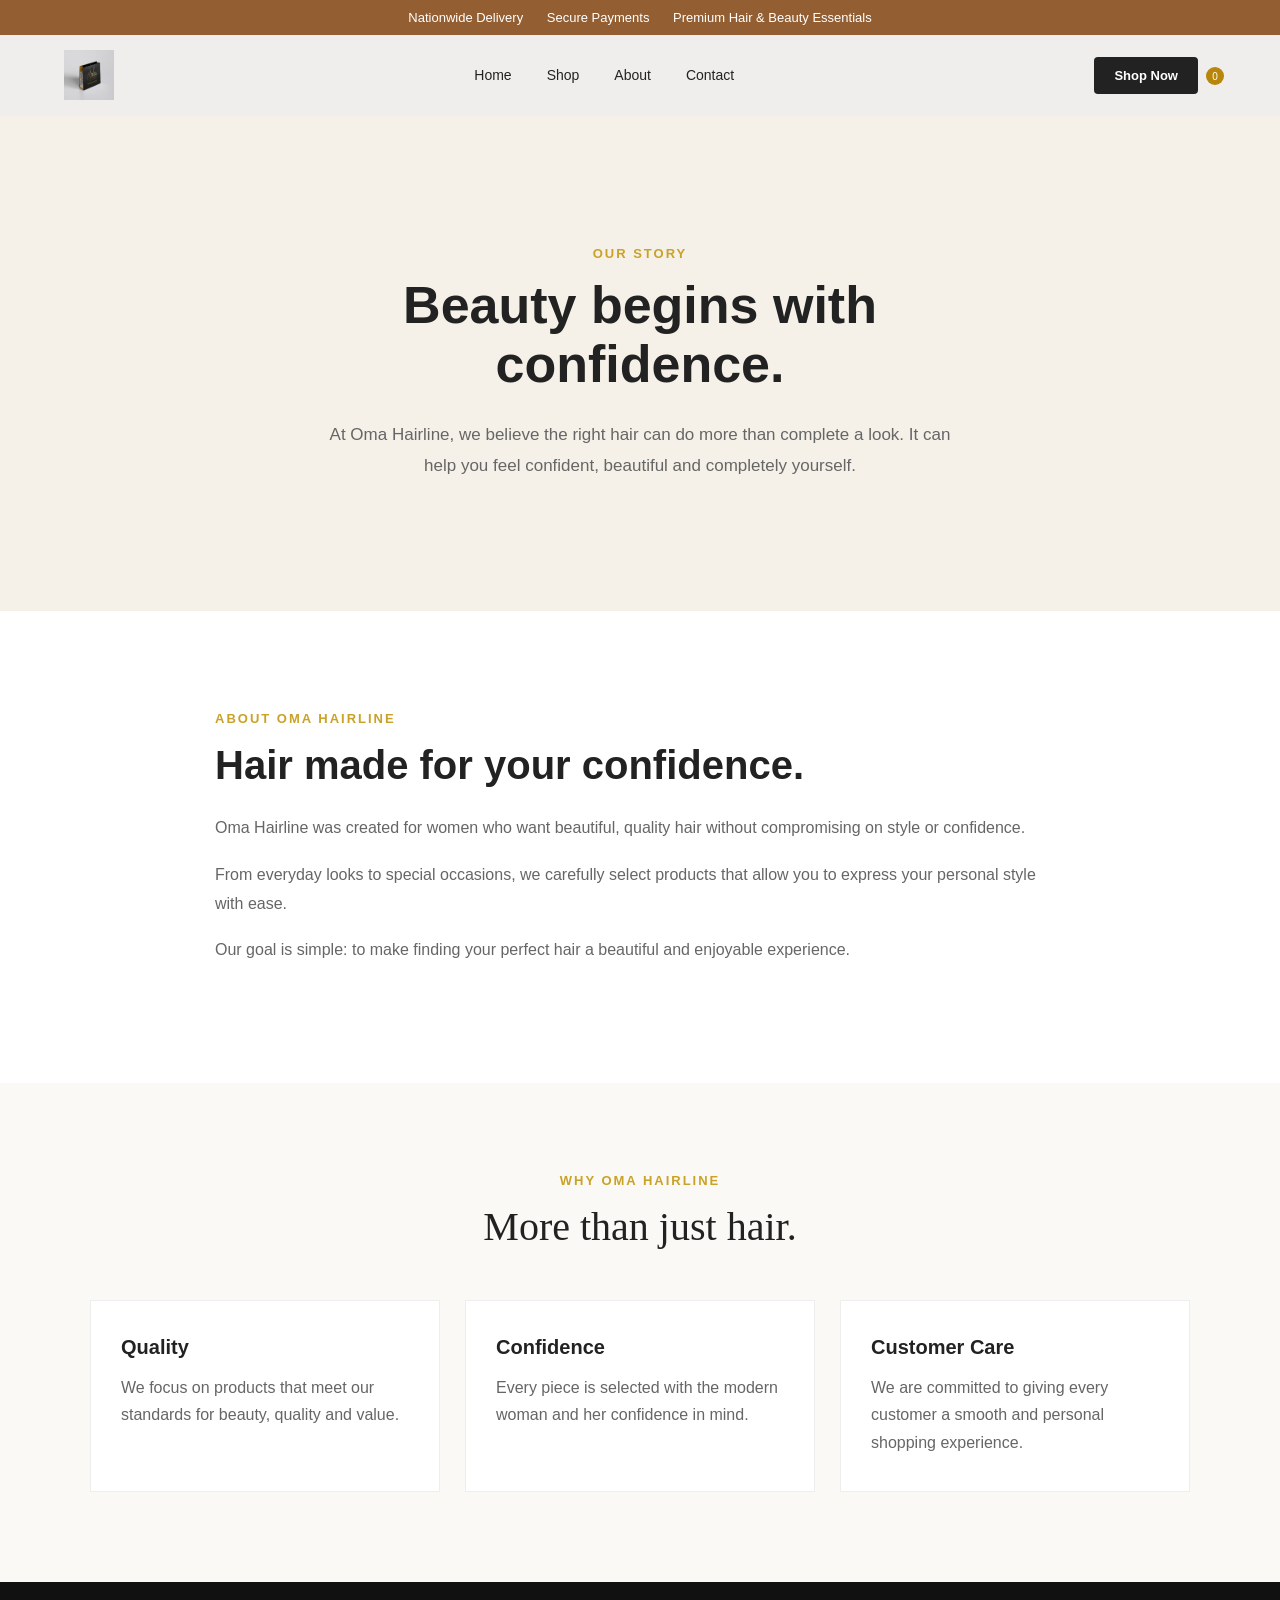
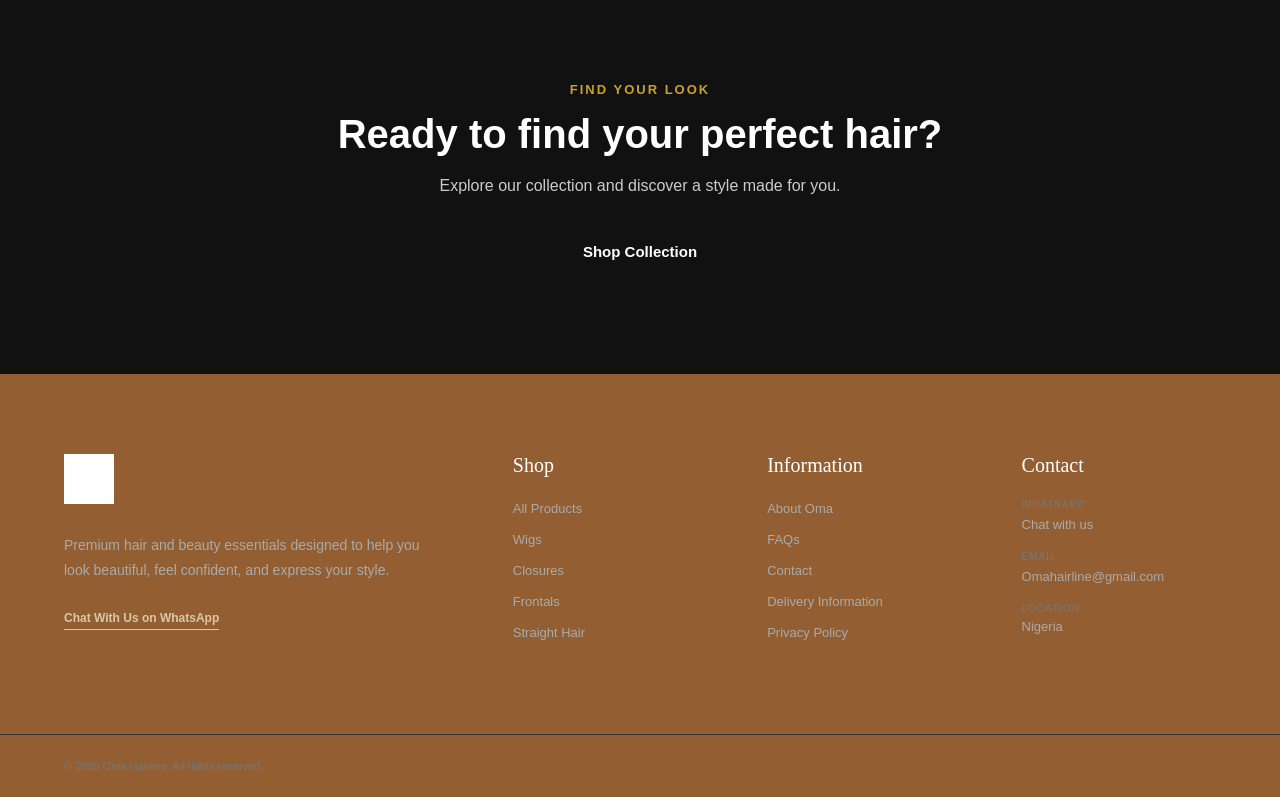
==== commit c90bf6f3: "upadated homepage product price aboutpage" ====
--- a/about.html
+++ b/about.html
@@ -26,14 +26,13 @@
 <nav class="navbar">
     <!-- Logo -->
     <a href="index.html" class="logo">
-        <img src="images/omalogo.jpeg" alt="Oma Hairline logo">
+        <img src="images/logo.jpg" alt="Oma Hairline logo">
     </a>
     <!-- Navigation Links -->
     <ul class="nav-links">
         <li><a href="index.html">Home</a> </li>
         <li><a href="shop.html">Shop</a></li>
-        <li><a href="#about">About</a></li>
-        <li><a href="#faq">FAQ</a></li>
+        <li><a href="about.html">About</a></li>
         <li><a href="index.html#contact">Contact</a></li>
     </ul>
 
@@ -233,7 +232,7 @@
 
         <div class="footer-brand">
             <a href="index.html" class="footer-logo">
-                <img src="images/omalogo.jpeg" alt="Oma Hairline">
+                <img src="images/logo.jpg" alt="Oma Hairline">
             </a>
 
             <p>
@@ -247,7 +246,7 @@
                 target="_blank"
                 rel="noopener"
             >
-                Chat With Us on WhatsApp â†’
+                Chat With Us on WhatsApp 
             </a>
         </div>
 
--- a/style.css
+++ b/style.css
@@ -336,13 +336,23 @@
 }
 
 /* Product Card */
-
+.product-details{
+    margin: 30px;
+    padding: 20px;
+    background: #fff;
+    overflow: hidden;
+    border: 1px solid #f7f5f2;
+    border-radius: 10px;
+    box-shadow: inset  16 8 20 40px #0d0b09;
+    
+}
 .product-card {
     background: #fff;
     overflow: hidden;
     border: 1px solid #eee;
     border-radius: 10px;
     box-shadow: inset 0 8 4 16px #714916;
+    padding: auto;
 }
 
 /* Product Image */
@@ -405,6 +415,7 @@
     width: 100%;
     padding: 13px;
     border: 1px solid #222;
+    border-radius: 10px ;
     background: #222;
     color: #fff;
     cursor: pointer;
@@ -867,7 +878,7 @@
 ================================ */
 
 .site-footer {
-    background: #1b1b1b;
+    background: #935f32;
     color: #fff;
 }
 
@@ -1053,7 +1064,7 @@
     }
 
     .product-image {
-        height: 280px;
+        height: 300px;
     }
 
     .product-info {
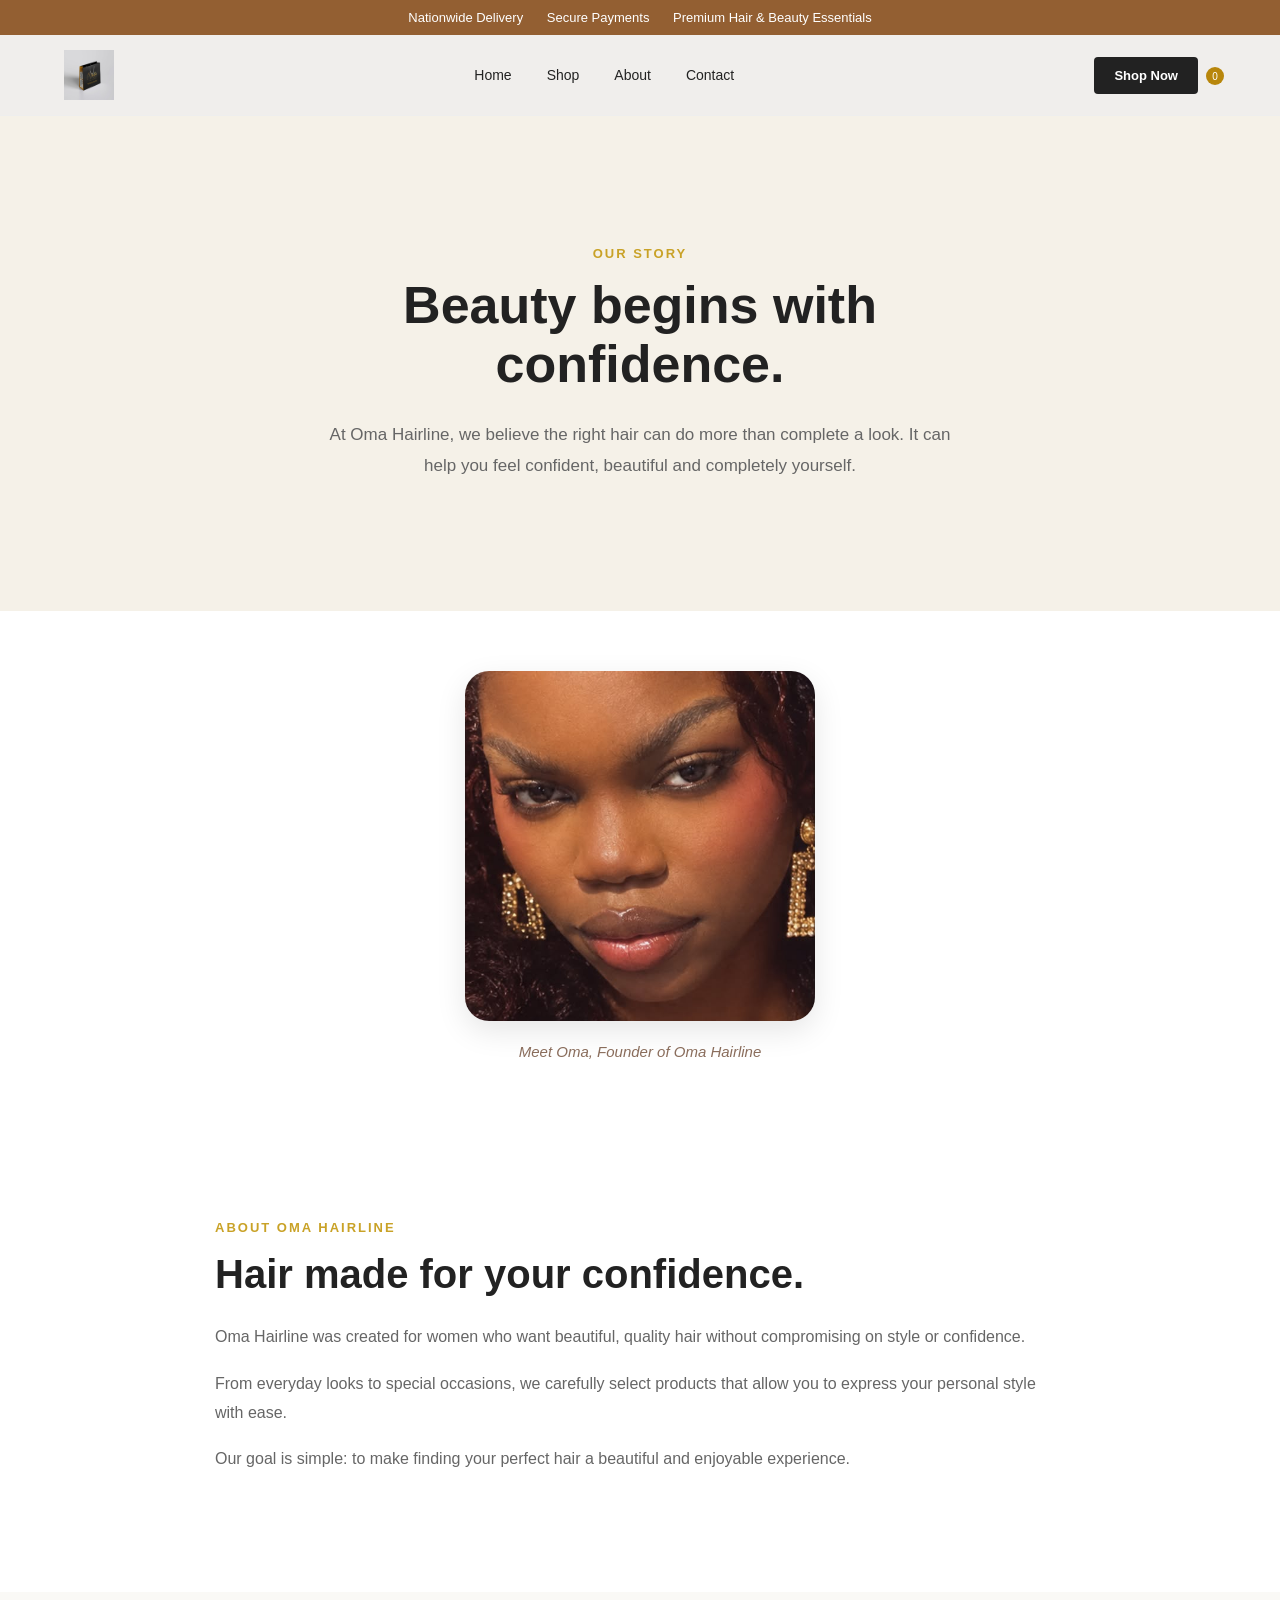
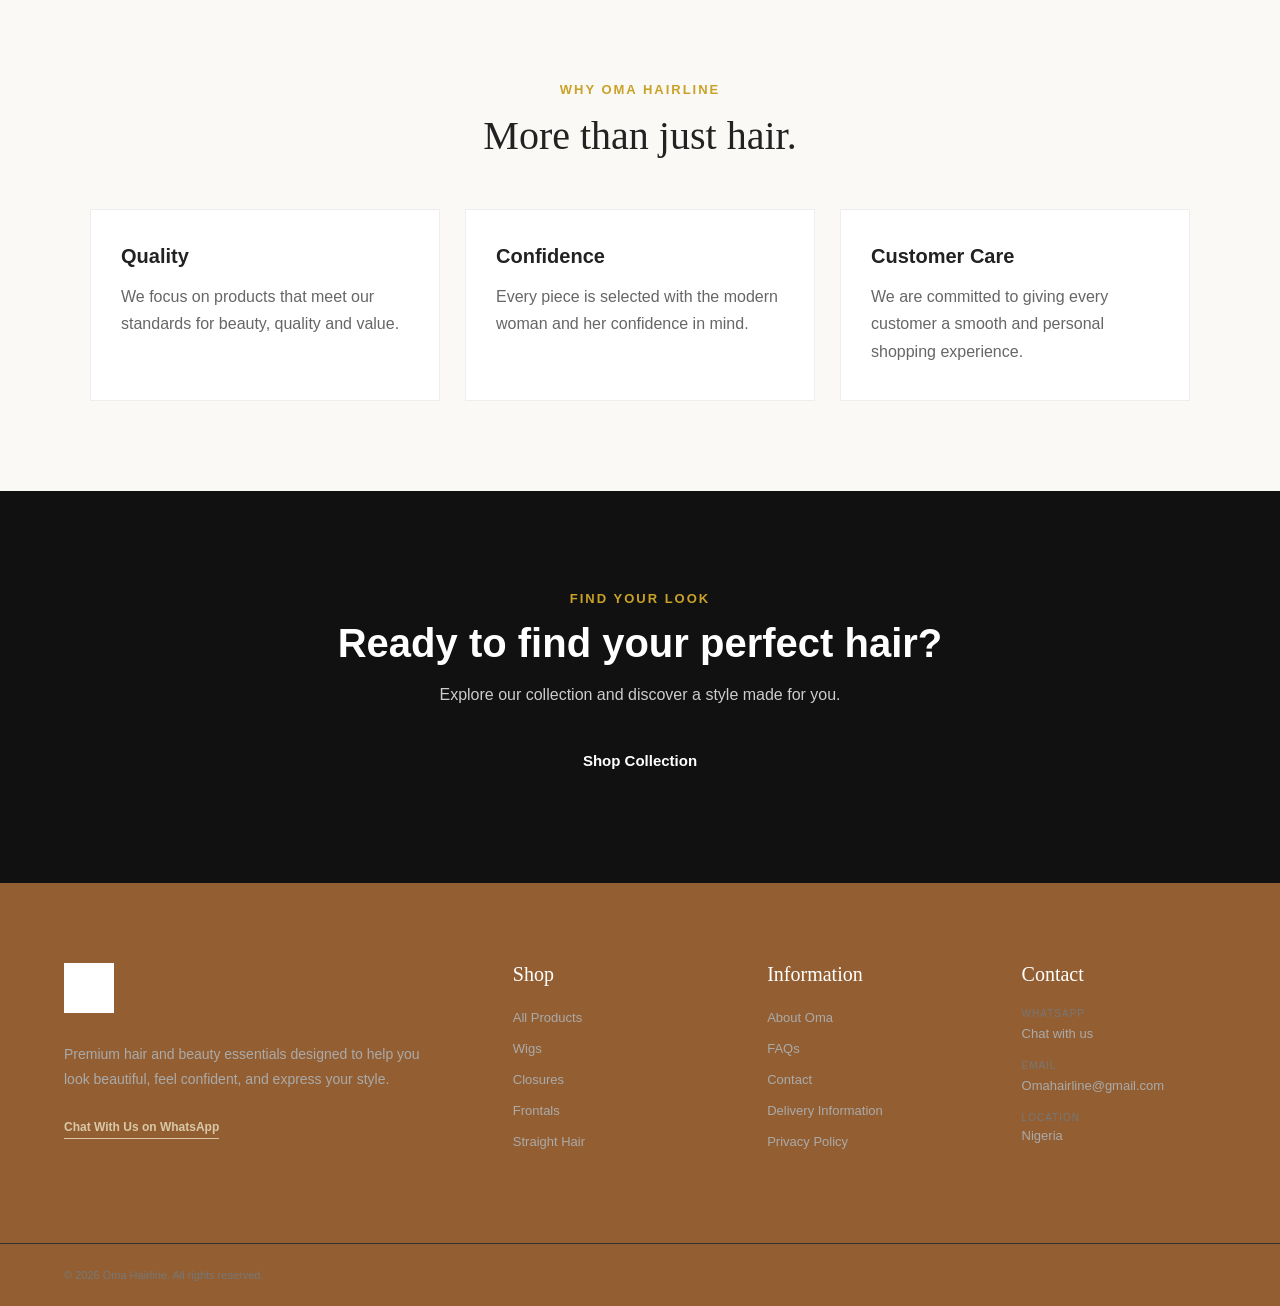
==== commit bc3afaca: "update website - add new changes" ====
--- a/about.html
+++ b/about.html
@@ -95,6 +95,16 @@
         </section>
 
 
+        <div class="founder-image-section" style="text-align: center; margin: 60px auto; max-width: 500px;">
+            <img
+                src="images/oma-1.jpg"
+                alt="Founder of Oma Hairline"
+                style="width: 350px; height: 350px; object-fit: cover; border-radius: 24px; box-shadow: 0 10px 30px rgba(0,0,0,0.1);"
+            >
+            <p style="margin-top: 18px; font-style: italic; color: #8a6d5c; font-size: 15px;">Meet Oma, Founder of Oma Hairline</p>
+        </div>
+
+
         <!-- Our Story -->
         <section class="about-story">
 
--- a/style.css
+++ b/style.css
@@ -1007,6 +1007,11 @@
 ================================ */
 
 @media (max-width: 768px) {
+
+    .founder-image-section img {
+        width: 280px !important;
+        height: 280px !important;
+    }
 
     .nav-links {
         display: none;
